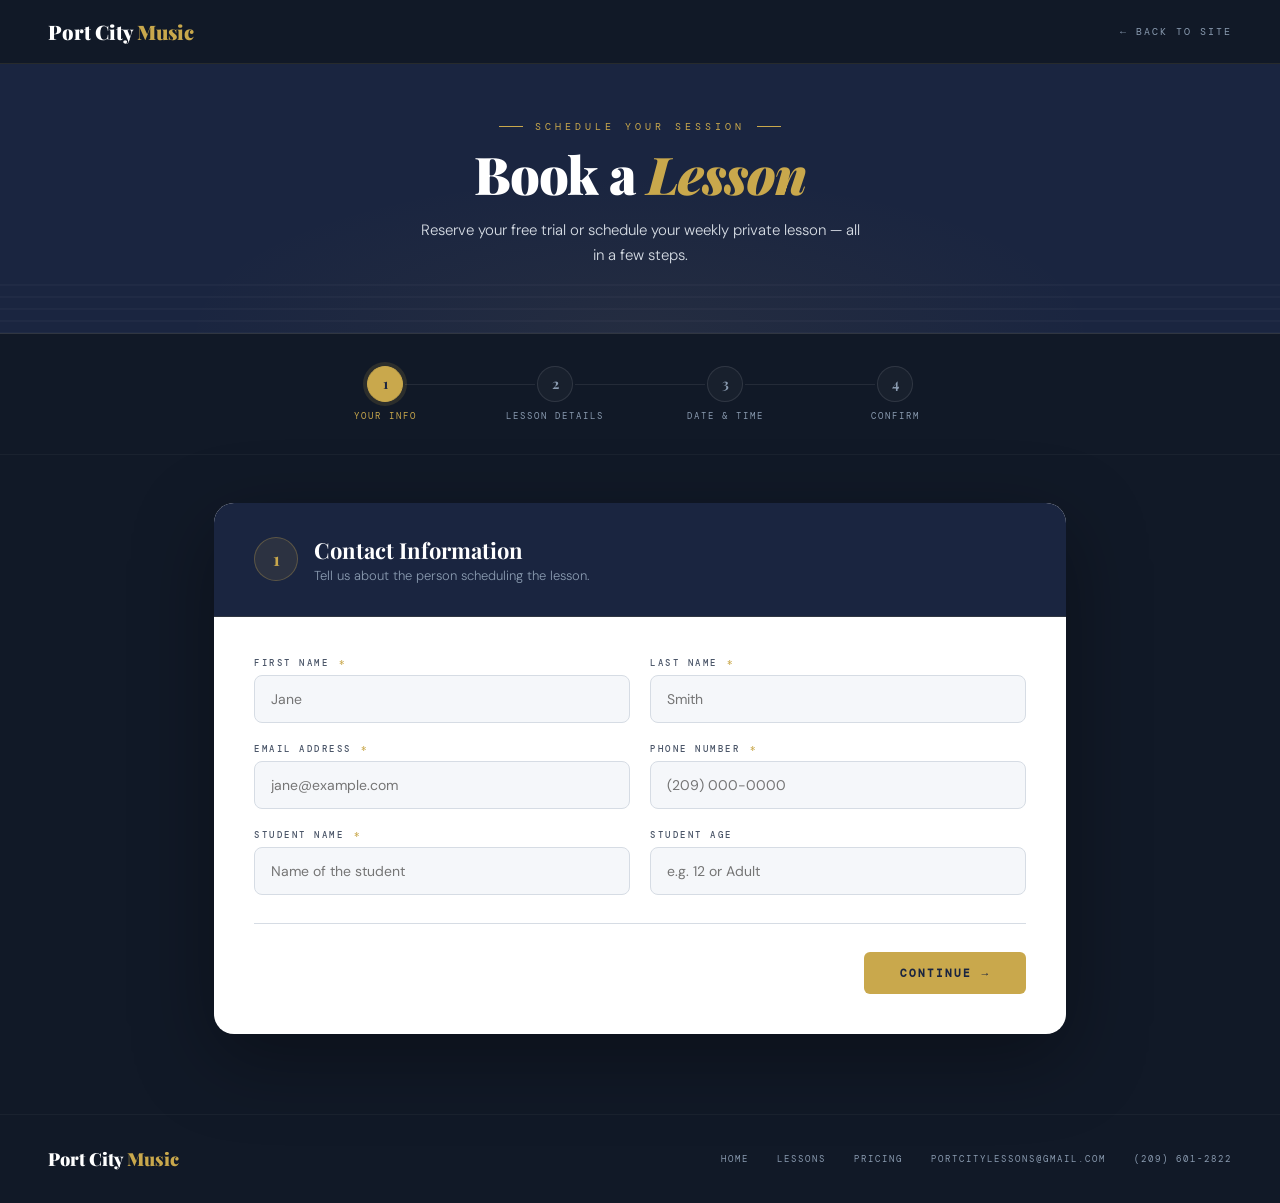
==== booking.html @ 35d70d5a "Rename udang-music-booking.html to booking.html" ====
<!DOCTYPE html>
<html lang="en">
<head>
<meta charset="UTF-8">
<meta name="viewport" content="width=device-width, initial-scale=1.0">
<title>Port City Music — Book a Lesson</title>
<link href="https://fonts.googleapis.com/css2?family=Playfair+Display:ital,wght@0,400;0,700;0,900;1,400;1,700&family=DM+Sans:wght@300;400;500;600&family=DM+Mono:wght@400;500&display=swap" rel="stylesheet">
<style>
:root {
  --navy:#1A2540; --navy-mid:#243058; --navy-dk:#111927; --charcoal:#2E3440;
  --gray:#4A5568; --silver:#8A9BB0; --smoke:#D6DCE4; --white:#F5F7FA;
  --pure:#FFFFFF; --gold:#C9A84C; --gold-lt:#E8C97A; --success:#3D8B6E; --error:#C94C4C;
}
*{margin:0;padding:0;box-sizing:border-box;}
html{scroll-behavior:smooth;}
body{background:var(--navy-dk);color:var(--charcoal);font-family:'DM Sans',sans-serif;min-height:100vh;}

nav{position:fixed;top:0;left:0;right:0;z-index:100;padding:18px 48px;display:flex;align-items:center;justify-content:space-between;background:rgba(17,25,39,0.96);backdrop-filter:blur(14px);border-bottom:1px solid rgba(201,168,76,0.12);}
.nav-logo{font-family:'Playfair Display',serif;font-size:20px;font-weight:900;color:var(--pure);text-decoration:none;}
.nav-logo span{color:var(--gold);}
.nav-back{font-family:'DM Mono',monospace;font-size:10px;letter-spacing:2px;text-transform:uppercase;color:var(--silver);text-decoration:none;transition:color 0.2s;}
.nav-back:hover{color:var(--gold);}

.page-header{background:var(--navy);padding:120px 48px 64px;text-align:center;position:relative;overflow:hidden;border-bottom:1px solid rgba(201,168,76,0.12);}
.page-header::before{content:'';position:absolute;inset:0;background:radial-gradient(ellipse 60% 80% at 50% 100%,rgba(201,168,76,0.06) 0%,transparent 60%);}
.staff-header{position:absolute;bottom:0;left:0;right:0;height:60px;opacity:0.05;}
.eyebrow{font-family:'DM Mono',monospace;font-size:10px;letter-spacing:4px;text-transform:uppercase;color:var(--gold);margin-bottom:14px;position:relative;z-index:2;display:flex;align-items:center;justify-content:center;gap:12px;}
.eyebrow::before,.eyebrow::after{content:'';display:inline-block;width:24px;height:1px;background:var(--gold);}
.page-header h1{font-family:'Playfair Display',serif;font-size:52px;font-weight:900;color:var(--pure);line-height:1.05;position:relative;z-index:2;letter-spacing:-1px;}
.page-header h1 em{color:var(--gold);font-style:italic;}
.page-header p{font-size:15px;color:var(--smoke);font-weight:300;margin-top:16px;position:relative;z-index:2;max-width:440px;margin-left:auto;margin-right:auto;line-height:1.7;}

.stepper-wrap{background:var(--navy-dk);padding:32px 48px;display:flex;justify-content:center;border-bottom:1px solid rgba(255,255,255,0.04);}
.stepper{display:flex;align-items:center;max-width:680px;width:100%;}
.step-item{display:flex;flex-direction:column;align-items:center;gap:8px;flex:1;position:relative;}
.step-item:not(:last-child)::after{content:'';position:absolute;top:18px;left:calc(50% + 20px);right:calc(-50% + 20px);height:1px;background:rgba(255,255,255,0.08);z-index:0;}
.step-item.completed:not(:last-child)::after{background:var(--gold);opacity:0.4;}
.step-circle{width:36px;height:36px;border-radius:50%;display:flex;align-items:center;justify-content:center;font-family:'Playfair Display',serif;font-size:14px;font-weight:700;border:1.5px solid rgba(255,255,255,0.1);background:rgba(255,255,255,0.03);color:var(--silver);z-index:1;position:relative;transition:all 0.3s;}
.step-item.active .step-circle{background:var(--gold);border-color:var(--gold);color:var(--navy);box-shadow:0 0 0 4px rgba(201,168,76,0.15);}
.step-item.completed .step-circle{background:rgba(201,168,76,0.12);border-color:var(--gold);color:var(--gold);}
.step-item.completed .step-circle::after{content:'✓';font-family:'DM Sans',sans-serif;font-size:14px;font-weight:600;}
.step-item.completed .step-num{display:none;}
.step-label{font-family:'DM Mono',monospace;font-size:9px;letter-spacing:2px;text-transform:uppercase;color:var(--silver);text-align:center;transition:color 0.3s;}
.step-item.active .step-label{color:var(--gold);}
.step-item.completed .step-label{color:rgba(201,168,76,0.5);}

.form-outer{max-width:900px;margin:0 auto;padding:48px 24px 80px;}
.form-panel{display:none;}
.form-panel.active{display:block;animation:fadeUp 0.3s ease forwards;}
@keyframes fadeUp{from{opacity:0;transform:translateY(12px);}to{opacity:1;transform:translateY(0);}}

.panel-card{background:var(--pure);border-radius:20px;box-shadow:0 24px 80px rgba(0,0,0,0.35);}
.panel-header{background:var(--navy);padding:32px 40px;display:flex;align-items:center;gap:16px;border-bottom:1px solid rgba(201,168,76,0.12);border-radius:20px 20px 0 0;}
.panel-num{width:44px;height:44px;flex-shrink:0;background:rgba(201,168,76,0.1);border:1px solid rgba(201,168,76,0.3);border-radius:50%;display:flex;align-items:center;justify-content:center;font-family:'Playfair Display',serif;font-size:18px;font-weight:700;color:var(--gold);}
.panel-header h2{font-family:'Playfair Display',serif;font-size:22px;font-weight:700;color:var(--pure);}
.panel-header p{font-size:13px;color:var(--silver);margin-top:2px;font-weight:300;}
.panel-body{padding:40px;}

.field-row{display:grid;gap:20px;margin-bottom:20px;}
.field-row.cols-2{grid-template-columns:1fr 1fr;}
.field-row.cols-1{grid-template-columns:1fr;}
.field{display:flex;flex-direction:column;gap:6px;}
.field label{font-family:'DM Mono',monospace;font-size:9px;letter-spacing:2.5px;text-transform:uppercase;color:var(--gray);font-weight:500;}
.req{color:var(--gold);margin-left:2px;}
.field input,.field select,.field textarea{padding:0 16px;border:1.5px solid var(--smoke);border-radius:8px;font-family:'DM Sans',sans-serif;font-size:14px;color:var(--charcoal);background:var(--white);transition:all 0.2s;outline:none;appearance:none;-webkit-appearance:none;}
.field input,.field select{height:48px;}
.field textarea{padding:12px 16px;resize:vertical;line-height:1.6;}
.field select{background-image:url("data:image/svg+xml,%3Csvg xmlns='http://www.w3.org/2000/svg' width='12' height='8' viewBox='0 0 12 8'%3E%3Cpath d='M1 1l5 5 5-5' stroke='%238A9BB0' stroke-width='1.5' fill='none' stroke-linecap='round'/%3E%3C/svg%3E");background-repeat:no-repeat;background-position:right 14px center;padding-right:36px;cursor:pointer;}
.field input:focus,.field select:focus,.field textarea:focus{border-color:var(--gold);background:var(--pure);box-shadow:0 0 0 3px rgba(201,168,76,0.1);}
.err-msg{font-size:11px;color:var(--error);display:none;font-weight:500;}
.field.has-error .err-msg{display:block;}
.field.has-error input,.field.has-error select{border-color:var(--error);}
.err-block{font-size:11px;color:var(--error);font-weight:500;display:none;margin-top:6px;}
.err-block.show{display:block;}

.radio-group{display:grid;grid-template-columns:1fr 1fr;gap:12px;margin-bottom:8px;}
.radio-option{position:relative;cursor:pointer;}
.radio-option input[type="radio"]{position:absolute;opacity:0;width:0;height:0;}
.radio-label{display:flex;flex-direction:column;gap:4px;padding:16px 18px;border-radius:10px;border:1.5px solid var(--smoke);background:var(--white);cursor:pointer;transition:all 0.2s;}
.radio-label:hover{border-color:var(--silver);}
.radio-option input[type="radio"]:checked ~ .radio-label{border-color:var(--gold);background:rgba(201,168,76,0.05);box-shadow:0 0 0 3px rgba(201,168,76,0.1);}
.radio-title{font-size:14px;font-weight:600;color:var(--navy);display:flex;align-items:center;gap:8px;}
.dot{width:10px;height:10px;border-radius:50%;border:2px solid var(--smoke);flex-shrink:0;transition:all 0.2s;}
.radio-option input[type="radio"]:checked ~ .radio-label .dot{background:var(--gold);border-color:var(--gold);}
.radio-sub{font-size:12px;color:var(--silver);font-weight:300;}
.radio-price{font-family:'Playfair Display',serif;font-size:18px;font-weight:700;color:var(--navy);margin-top:4px;}

.calendar-section{display:grid;grid-template-columns:1fr 1fr;gap:32px;align-items:start;}
.calendar-wrap{background:var(--white);border:1.5px solid var(--smoke);border-radius:14px;overflow:hidden;}
.cal-header{background:var(--navy);padding:18px 20px;display:flex;align-items:center;justify-content:space-between;}
.cal-nav{width:32px;height:32px;background:rgba(255,255,255,0.07);border:1px solid rgba(255,255,255,0.1);border-radius:6px;display:flex;align-items:center;justify-content:center;cursor:pointer;color:var(--silver);font-size:16px;transition:all 0.2s;user-select:none;}
.cal-nav:hover{background:rgba(201,168,76,0.15);border-color:var(--gold);color:var(--gold);}
.cal-month{font-family:'Playfair Display',serif;font-size:18px;font-weight:700;color:var(--pure);text-align:center;min-width:160px;}
.cal-grid{padding:16px;}
.cal-dow{display:grid;grid-template-columns:repeat(7,1fr);margin-bottom:8px;}
.cal-dow span{font-family:'DM Mono',monospace;font-size:9px;letter-spacing:1px;text-align:center;text-transform:uppercase;color:var(--silver);padding:4px 0;}
.cal-days{display:grid;grid-template-columns:repeat(7,1fr);gap:2px;}
.cal-day{aspect-ratio:1;display:flex;align-items:center;justify-content:center;font-size:13px;font-weight:500;color:var(--charcoal);border-radius:8px;cursor:pointer;transition:all 0.18s;user-select:none;position:relative;}
.cal-day:hover:not(.disabled):not(.empty){background:rgba(201,168,76,0.12);color:var(--navy);}
.cal-day.today{color:var(--gold);font-weight:600;}
.cal-day.today::after{content:'';position:absolute;bottom:3px;left:50%;transform:translateX(-50%);width:4px;height:4px;border-radius:50%;background:var(--gold);}
.cal-day.selected{background:var(--gold)!important;color:var(--navy)!important;font-weight:700;box-shadow:0 2px 12px rgba(201,168,76,0.35);}
.cal-day.disabled{color:var(--smoke);cursor:not-allowed;}
.cal-day.empty{cursor:default;}
.cal-day.has-slots:not(.disabled)::before{content:'';position:absolute;top:3px;right:3px;width:5px;height:5px;border-radius:50%;background:rgba(61,139,110,0.7);}

.timeslots-wrap{display:flex;flex-direction:column;gap:16px;}
.timeslots-date{font-family:'Playfair Display',serif;font-size:18px;font-weight:700;color:var(--navy);}
.timeslots-date span{display:block;font-family:'DM Mono',monospace;font-size:9px;letter-spacing:2px;text-transform:uppercase;color:var(--silver);font-weight:400;margin-bottom:4px;}
.duration-toggle{display:flex;background:var(--white);border:1.5px solid var(--smoke);border-radius:8px;overflow:hidden;}
.dur-btn{padding:8px 14px;font-family:'DM Mono',monospace;font-size:10px;letter-spacing:1px;text-transform:uppercase;color:var(--silver);cursor:pointer;transition:all 0.2s;border:none;background:transparent;font-weight:500;}
.dur-btn.active{background:var(--navy);color:var(--gold);}
.slots-grid{display:grid;grid-template-columns:repeat(3,1fr);gap:8px;max-height:320px;overflow-y:auto;}
.time-slot{padding:10px 8px;border-radius:8px;text-align:center;border:1.5px solid var(--smoke);cursor:pointer;transition:all 0.18s;background:var(--white);}
.time-slot:hover:not(.booked){border-color:var(--gold);background:rgba(201,168,76,0.06);}
.time-slot.selected{background:var(--navy);border-color:var(--navy);}
.time-slot.booked{opacity:0.4;cursor:not-allowed;}
.slot-time{font-family:'DM Mono',monospace;font-size:11px;font-weight:500;color:var(--charcoal);}
.time-slot.selected .slot-time{color:var(--gold);}
.slot-avail{font-size:9px;color:var(--silver);margin-top:2px;}
.time-slot.selected .slot-avail{color:var(--smoke);}
.no-date-msg{text-align:center;padding:48px 24px;color:var(--silver);font-size:13px;font-style:italic;background:var(--white);border:1.5px dashed var(--smoke);border-radius:12px;line-height:1.6;}
.no-date-msg .icon{font-size:28px;display:block;margin-bottom:10px;opacity:0.5;}

.summary-grid{display:grid;grid-template-columns:1fr 1fr;gap:12px;margin-bottom:32px;}
.summary-item{background:var(--white);border:1px solid var(--smoke);border-radius:10px;padding:16px 18px;}
.summary-item.full{grid-column:span 2;}
.summary-key{font-family:'DM Mono',monospace;font-size:9px;letter-spacing:2px;text-transform:uppercase;color:var(--silver);margin-bottom:5px;}
.summary-val{font-size:14px;font-weight:600;color:var(--navy);}
.terms-box{background:rgba(201,168,76,0.04);border:1.5px solid rgba(201,168,76,0.2);border-radius:10px;padding:20px;margin-bottom:16px;}
.terms-check{display:flex;align-items:flex-start;gap:12px;cursor:pointer;}
.terms-check input{margin-top:2px;accent-color:var(--gold);width:16px;height:16px;cursor:pointer;}
.terms-text{font-size:13px;color:var(--gray);line-height:1.6;}
.terms-text a{color:var(--gold);text-decoration:none;}

.btn-row{display:flex;gap:14px;justify-content:flex-end;align-items:center;padding-top:28px;border-top:1px solid var(--smoke);margin-top:28px;}
.btn-back{font-family:'DM Mono',monospace;font-size:11px;letter-spacing:2px;text-transform:uppercase;color:var(--silver);background:transparent;border:1.5px solid var(--smoke);border-radius:6px;padding:14px 28px;cursor:pointer;transition:all 0.2s;font-weight:500;}
.btn-back:hover{border-color:var(--charcoal);color:var(--charcoal);}
.btn-next{font-family:'DM Mono',monospace;font-size:11px;letter-spacing:2px;text-transform:uppercase;color:var(--navy);background:var(--gold);border:none;border-radius:6px;padding:14px 36px;cursor:pointer;font-weight:600;transition:all 0.2s;}
.btn-next:hover{background:var(--gold-lt);transform:translateY(-1px);box-shadow:0 6px 20px rgba(201,168,76,0.3);}
.btn-next:disabled{background:var(--smoke);color:var(--silver);cursor:not-allowed;transform:none;box-shadow:none;}

.success-wrap{text-align:center;padding:64px 40px;}
.success-icon{width:80px;height:80px;margin:0 auto 28px;background:rgba(61,139,110,0.1);border:2px solid rgba(61,139,110,0.3);border-radius:50%;display:flex;align-items:center;justify-content:center;font-size:32px;}
.success-wrap h2{font-family:'Playfair Display',serif;font-size:36px;font-weight:900;color:var(--navy);margin-bottom:12px;}
.success-wrap h2 em{color:var(--gold);font-style:italic;}
.success-wrap>p{font-size:15px;color:var(--gray);line-height:1.7;margin-bottom:36px;max-width:400px;margin-left:auto;margin-right:auto;}
.success-details{background:var(--white);border:1px solid var(--smoke);border-radius:14px;padding:28px;max-width:440px;margin:0 auto 36px;text-align:left;}
.success-row{display:flex;justify-content:space-between;align-items:center;padding:10px 0;border-bottom:1px solid var(--smoke);font-size:13px;}
.success-row:last-child{border-bottom:none;}
.sk{color:var(--silver);font-weight:500;}
.sv{font-family:'DM Mono',monospace;font-size:12px;color:var(--navy);font-weight:500;}
.btn-new{font-family:'DM Mono',monospace;font-size:11px;letter-spacing:2px;text-transform:uppercase;color:var(--navy);background:var(--gold);border:none;border-radius:6px;padding:14px 32px;cursor:pointer;font-weight:600;transition:all 0.2s;}
.btn-new:hover{background:var(--gold-lt);}

.page-footer{background:var(--navy-dk);padding:32px 48px;display:flex;align-items:center;justify-content:space-between;border-top:1px solid rgba(255,255,255,0.04);}
.footer-logo{font-family:'Playfair Display',serif;font-size:18px;font-weight:900;color:var(--pure);}
.footer-logo span{color:var(--gold);}
.footer-links{display:flex;gap:28px;}
.footer-links a{font-family:'DM Mono',monospace;font-size:9px;letter-spacing:2px;text-transform:uppercase;color:var(--silver);text-decoration:none;transition:color 0.2s;}
.footer-links a:hover{color:var(--gold);}
.hidden{display:none!important;}
</style>
</head>
<body>

<nav>
  <a class="nav-logo" href="#">Port City <span>Music</span></a>
  <a class="nav-back" href="#">← Back to Site</a>
</nav>

<div class="page-header">
  <svg class="staff-header" viewBox="0 0 1440 60" preserveAspectRatio="none">
    <line x1="0" y1="12" x2="1440" y2="12" stroke="white" stroke-width="1"/>
    <line x1="0" y1="24" x2="1440" y2="24" stroke="white" stroke-width="1"/>
    <line x1="0" y1="36" x2="1440" y2="36" stroke="white" stroke-width="1"/>
    <line x1="0" y1="48" x2="1440" y2="48" stroke="white" stroke-width="1"/>
    <line x1="0" y1="60" x2="1440" y2="60" stroke="white" stroke-width="1"/>
  </svg>
  <div class="eyebrow">Schedule Your Session</div>
  <h1>Book a <em>Lesson</em></h1>
  <p>Reserve your free trial or schedule your weekly private lesson — all in a few steps.</p>
</div>

<div class="stepper-wrap" id="stepper-wrap">
  <div class="stepper">
    <div class="step-item active" id="step-ind-1"><div class="step-circle"><span class="step-num">1</span></div><div class="step-label">Your Info</div></div>
    <div class="step-item" id="step-ind-2"><div class="step-circle"><span class="step-num">2</span></div><div class="step-label">Lesson Details</div></div>
    <div class="step-item" id="step-ind-3"><div class="step-circle"><span class="step-num">3</span></div><div class="step-label">Date &amp; Time</div></div>
    <div class="step-item" id="step-ind-4"><div class="step-circle"><span class="step-num">4</span></div><div class="step-label">Confirm</div></div>
  </div>
</div>

<div class="form-outer">

  <!-- STEP 1 -->
  <div class="form-panel active" id="panel-1">
    <div class="panel-card">
      <div class="panel-header">
        <div class="panel-num">1</div>
        <div><h2>Contact Information</h2><p>Tell us about the person scheduling the lesson.</p></div>
      </div>
      <div class="panel-body">
        <div class="field-row cols-2">
          <div class="field" id="f-fname">
            <label>First Name <span class="req">*</span></label>
            <input type="text" id="fname" placeholder="Jane" autocomplete="given-name">
            <span class="err-msg">First name is required.</span>
          </div>
          <div class="field" id="f-lname">
            <label>Last Name <span class="req">*</span></label>
            <input type="text" id="lname" placeholder="Smith" autocomplete="family-name">
            <span class="err-msg">Last name is required.</span>
          </div>
        </div>
        <div class="field-row cols-2">
          <div class="field" id="f-email">
            <label>Email Address <span class="req">*</span></label>
            <input type="email" id="email" placeholder="jane@example.com" autocomplete="email">
            <span class="err-msg">A valid email address is required.</span>
          </div>
          <div class="field" id="f-phone">
            <label>Phone Number <span class="req">*</span></label>
            <input type="tel" id="phone" placeholder="(209) 000-0000" autocomplete="tel">
            <span class="err-msg">Phone number is required.</span>
          </div>
        </div>
        <div class="field-row cols-2">
          <div class="field" id="f-student">
            <label>Student Name <span class="req">*</span></label>
            <input type="text" id="student" placeholder="Name of the student">
            <span class="err-msg">Student name is required.</span>
          </div>
          <div class="field">
            <label>Student Age</label>
            <input type="text" id="sage" placeholder="e.g. 12 or Adult">
          </div>
        </div>
        <div class="btn-row">
          <button class="btn-next" id="btn-next-1">Continue &#8594;</button>
        </div>
      </div>
    </div>
  </div>

  <!-- STEP 2 -->
  <div class="form-panel" id="panel-2">
    <div class="panel-card">
      <div class="panel-header">
        <div class="panel-num">2</div>
        <div><h2>Lesson Details</h2><p>Choose your instrument and lesson type.</p></div>
      </div>
      <div class="panel-body">
        <div class="field-row cols-1">
          <div class="field" id="f-instrument">
            <label>Instrument / Discipline <span class="req">*</span></label>
            <select id="instrument">
              <option value="">&#8212; Select an instrument &#8212;</option>
              <option value="Piano">&#127929; Piano</option>
              <option value="Winds">&#127908; Winds</option>
              <option value="Concert/Orchestral Drums & Percussion">&#129345; Concert/Orchestral Drums &amp; Percussion</option>
              <option value="Music Theory">&#127932; Music Theory</option>
            </select>
            <span class="err-msg">Please select an instrument.</span>
          </div>
        </div>

        <div style="margin-bottom:10px;">
          <span style="font-family:'DM Mono',monospace;font-size:9px;letter-spacing:2.5px;text-transform:uppercase;color:var(--gray);font-weight:500;">Type of Lesson <span class="req">*</span></span>
        </div>
        <div class="radio-group">
          <label class="radio-option">
            <input type="radio" name="lessontype" value="Free Trial">
            <div class="radio-label"><div class="radio-title"><span class="dot"></span> Free Trial Lesson</div><div class="radio-sub">30 min &middot; No commitment required</div><div class="radio-price">Free</div></div>
          </label>
          <label class="radio-option">
            <input type="radio" name="lessontype" value="Beginner Plan — $180/mo">
            <div class="radio-label"><div class="radio-title"><span class="dot"></span> Beginner Plan</div><div class="radio-sub">Four 30-min lessons per month</div><div class="radio-price">$180<span style="font-size:13px;font-weight:400;">/mo</span></div></div>
          </label>
          <label class="radio-option">
            <input type="radio" name="lessontype" value="Advanced Plan — $240/mo">
            <div class="radio-label"><div class="radio-title"><span class="dot"></span> Advanced Plan</div><div class="radio-sub">Four 60-min lessons per month</div><div class="radio-price">$240<span style="font-size:13px;font-weight:400;">/mo</span></div></div>
          </label>
          <label class="radio-option">
            <input type="radio" name="lessontype" value="Single Lesson — $70">
            <div class="radio-label"><div class="radio-title"><span class="dot"></span> Single Lesson</div><div class="radio-sub">One 60-min lesson &middot; Flexible</div><div class="radio-price">$70<span style="font-size:13px;font-weight:400;">/lesson</span></div></div>
          </label>
        </div>
        <div class="err-block" id="err-lessontype">Please select a lesson type.</div>

        <div class="field-row cols-2" style="margin-top:20px;">
          <div class="field" id="f-format">
            <label>Lesson Format <span class="req">*</span></label>
            <select id="format">
              <option value="">&#8212; Select format &#8212;</option>
              <option value="In-Person (Stockton)">In-Person &#8212; Stockton</option>
              <option value="Online — Zoom">Online &#8212; Zoom</option>
              <option value="Online — Google Meet">Online &#8212; Google Meet</option>
              <option value="Online — FaceTime">Online &#8212; FaceTime</option>
            </select>
            <span class="err-msg">Please select a lesson format.</span>
          </div>
          <div class="field">
            <label>Lesson Frequency</label>
            <select id="frequency">
              <option value="">&#8212; Select frequency &#8212;</option>
              <option value="Weekly">Weekly</option>
              <option value="Bi-Monthly">Bi-Monthly (twice a month)</option>
            </select>
          </div>
        </div>
        <div class="field-row cols-1">
          <div class="field">
            <label>Experience Level</label>
            <select id="level">
              <option value="">&#8212; Select a level &#8212;</option>
              <option value="Complete Beginner">Complete Beginner (never played)</option>
              <option value="Beginner">Beginner (less than 1 year)</option>
              <option value="Intermediate">Intermediate (1&#8211;3 years)</option>
              <option value="Advanced">Advanced (3+ years)</option>
              <option value="Returning">Returning player (took a break)</option>
            </select>
          </div>
        </div>
        <div class="field-row cols-1">
          <div class="field">
            <label>Additional Notes</label>
            <textarea id="notes" rows="3" placeholder="Goals, specific songs, scheduling preferences, or questions about instruments&#8230;"></textarea>
          </div>
        </div>
        <div class="btn-row">
          <button class="btn-back" id="btn-back-2">&#8592; Back</button>
          <button class="btn-next" id="btn-next-2">Continue &#8594;</button>
        </div>
      </div>
    </div>
  </div>

  <!-- STEP 3 -->
  <div class="form-panel" id="panel-3">
    <div class="panel-card">
      <div class="panel-header">
        <div class="panel-num">3</div>
        <div><h2>Choose a Date &amp; Time</h2><p>Select an available slot that works for your schedule.</p></div>
      </div>
      <div class="panel-body">
        <div class="calendar-section">
          <div>
            <div class="calendar-wrap">
              <div class="cal-header">
                <div class="cal-nav" id="cal-prev">&#8249;</div>
                <div class="cal-month" id="cal-month-label"></div>
                <div class="cal-nav" id="cal-next">&#8250;</div>
              </div>
              <div class="cal-grid">
                <div class="cal-dow"><span>Su</span><span>Mo</span><span>Tu</span><span>We</span><span>Th</span><span>Fr</span><span>Sa</span></div>
                <div class="cal-days" id="cal-days"></div>
              </div>
            </div>
            <div style="margin-top:14px;display:flex;gap:16px;padding:0 4px;flex-wrap:wrap;">
              <div style="display:flex;align-items:center;gap:6px;font-size:11px;color:var(--silver);"><span style="width:8px;height:8px;border-radius:50%;background:rgba(61,139,110,0.7);display:inline-block;"></span>Available</div>
              <div style="display:flex;align-items:center;gap:6px;font-size:11px;color:var(--silver);"><span style="width:8px;height:8px;border-radius:50%;background:var(--gold);display:inline-block;"></span>Selected</div>
              <div style="display:flex;align-items:center;gap:6px;font-size:11px;color:var(--silver);"><span style="width:8px;height:8px;border-radius:50%;background:var(--smoke);display:inline-block;"></span>Unavailable</div>
            </div>
          </div>
          <div class="timeslots-wrap">
            <div id="no-date-msg" class="no-date-msg"><span class="icon">&#128197;</span>Select a date on the calendar<br>to view available time slots.</div>
            <div id="slots-panel" class="hidden">
              <div style="display:flex;align-items:center;justify-content:space-between;margin-bottom:16px;flex-wrap:wrap;gap:10px;">
                <div class="timeslots-date"><span>Selected Date</span><span id="selected-date-label">&#8212;</span></div>
                <div class="duration-toggle">
                  <button class="dur-btn active" id="dur-30">30 min</button>
                  <button class="dur-btn" id="dur-60">60 min</button>
                </div>
              </div>
              <div class="slots-grid" id="slots-grid"></div>
            </div>
            <div class="err-block" id="err-datetime">Please select a date and time.</div>
          </div>
        </div>
        <div class="btn-row">
          <button class="btn-back" id="btn-back-3">&#8592; Back</button>
          <button class="btn-next" id="btn-next-3">Continue &#8594;</button>
        </div>
      </div>
    </div>
  </div>

  <!-- STEP 4 -->
  <div class="form-panel" id="panel-4">
    <div class="panel-card">
      <div class="panel-header">
        <div class="panel-num">4</div>
        <div><h2>Review &amp; Confirm</h2><p>Double-check your details before submitting.</p></div>
      </div>
      <div class="panel-body" id="summary-body"></div>
    </div>
  </div>

  <!-- SUCCESS -->
  <div class="panel-card" id="success-card" style="display:none;">
    <div class="success-wrap">
      <div class="success-icon">&#10003;</div>
      <h2>You're <em>Booked!</em></h2>
      <p>Your lesson request has been received. We'll reach out within 24 hours to confirm your spot and send any details.</p>
      <div class="success-details" id="success-details"></div>
      <button class="btn-new" id="btn-new">Book Another Lesson</button>
    </div>
  </div>

</div>

<div class="page-footer">
  <div class="footer-logo">Port City <span>Music</span></div>
  <div class="footer-links">
    <a href="#">Home</a>
    <a href="#">Lessons</a>
    <a href="#">Pricing</a>
    <a href="mailto:portcitylessons@gmail.com">portcitylessons@gmail.com</a>
    <a href="tel:+12096012822">(209) 601-2822</a>
  </div>
</div>

<script>
// ── FORMSPREE CONFIG ─────────────────────────────
// Replace YOUR_FORM_ID with your ID from formspree.io
var FORMSPREE_ID = 'xwvwkpgn';

// ── STATE ────────────────────────────────────────
var selectedDate     = null;
var selectedTime     = null;
var selectedDuration = 30;
var calYear          = 0;
var calMonth         = 0;

var today = new Date();
today.setHours(0, 0, 0, 0);

var MONTHS = ['January','February','March','April','May','June',
              'July','August','September','October','November','December'];

// Demo booked slots
var BOOKED_SLOTS = {};
(function() {
  for (var i = 1; i <= 5; i++) {
    var d   = new Date(today.getFullYear(), today.getMonth(), today.getDate() + i + 2);
    var key = d.getFullYear() + '-' + d.getMonth() + '-' + d.getDate();
    BOOKED_SLOTS[key] = ['9:00 AM', '10:00 AM', '2:00 PM'];
  }
})();

// ── HELPERS ──────────────────────────────────────
function el(id) { return document.getElementById(id); }

function goToStep(n) {
  for (var i = 1; i <= 4; i++) {
    el('panel-' + i).classList.remove('active');
    var ind = el('step-ind-' + i);
    ind.classList.remove('active', 'completed');
    if (i < n)  ind.classList.add('completed');
    if (i === n) { el('panel-' + i).classList.add('active'); ind.classList.add('active'); }
  }
  window.scrollTo({ top: 0, behavior: 'smooth' });
}

// ── VALIDATION ───────────────────────────────────
function validateStep1() {
  var ok = true;
  ['fname', 'lname', 'phone', 'student'].forEach(function(id) {
    var wrap = el('f-' + id);
    if (!el(id).value.trim()) { wrap.classList.add('has-error'); ok = false; }
    else wrap.classList.remove('has-error');
  });
  var emailVal  = el('email').value.trim();
  var emailWrap = el('f-email');
  if (!emailVal || !/\S+@\S+\.\S+/.test(emailVal)) { emailWrap.classList.add('has-error'); ok = false; }
  else emailWrap.classList.remove('has-error');
  return ok;
}

function validateStep2() {
  var ok = true;
  if (!el('instrument').value) { el('f-instrument').classList.add('has-error'); ok = false; }
  else el('f-instrument').classList.remove('has-error');
  var lt = document.querySelector('input[name="lessontype"]:checked');
  if (!lt) { el('err-lessontype').classList.add('show'); ok = false; }
  else el('err-lessontype').classList.remove('show');
  if (!el('format').value) { el('f-format').classList.add('has-error'); ok = false; }
  else el('f-format').classList.remove('has-error');
  return ok;
}

function validateStep3() {
  if (!selectedDate || !selectedTime) { el('err-datetime').classList.add('show'); return false; }
  el('err-datetime').classList.remove('show');
  return true;
}

// ── STEP BUTTONS ─────────────────────────────────
el('btn-next-1').addEventListener('click', function() { if (validateStep1()) goToStep(2); });
el('btn-back-2').addEventListener('click', function() { goToStep(1); });
el('btn-next-2').addEventListener('click', function() { if (validateStep2()) goToStep(3); });
el('btn-back-3').addEventListener('click', function() { goToStep(2); });
el('btn-next-3').addEventListener('click', function() { if (validateStep3()) { buildSummary(); goToStep(4); } });
el('btn-new').addEventListener('click',    function() { resetForm(); });

// ── CALENDAR ─────────────────────────────────────
function initCalendar() {
  calYear  = today.getFullYear();
  calMonth = today.getMonth();
  renderCalendar();
}

function renderCalendar() {
  el('cal-month-label').textContent = MONTHS[calMonth] + ' ' + calYear;
  var firstDay    = new Date(calYear, calMonth, 1).getDay();
  var daysInMonth = new Date(calYear, calMonth + 1, 0).getDate();
  var grid = el('cal-days');
  grid.innerHTML = '';
  for (var e = 0; e < firstDay; e++) {
    var emp = document.createElement('div');
    emp.className = 'cal-day empty';
    grid.appendChild(emp);
  }
  for (var d = 1; d <= daysInMonth; d++) {
    var dt = new Date(calYear, calMonth, d);
    dt.setHours(0, 0, 0, 0);
    var div = document.createElement('div');
    div.className   = 'cal-day';
    div.textContent = d;
    if (dt.getTime() === today.getTime()) div.classList.add('today');
    if (dt < today || dt.getDay() === 0) {
      div.classList.add('disabled');
    } else {
      div.classList.add('has-slots');
      (function(y, m, day) {
        div.addEventListener('click', function() { selectDate(y, m, day); });
      })(calYear, calMonth, d);
    }
    if (selectedDate && selectedDate.y === calYear && selectedDate.m === calMonth && selectedDate.d === d)
      div.classList.add('selected');
    grid.appendChild(div);
  }
}

el('cal-prev').addEventListener('click', function() {
  calMonth--; if (calMonth < 0) { calMonth = 11; calYear--; } renderCalendar();
});
el('cal-next').addEventListener('click', function() {
  calMonth++; if (calMonth > 11) { calMonth = 0; calYear++; } renderCalendar();
});

function selectDate(y, m, d) {
  selectedDate = { y: y, m: m, d: d };
  selectedTime = null;
  renderCalendar();
  var dt = new Date(y, m, d);
  el('selected-date-label').textContent = dt.toLocaleDateString('en-US', { weekday:'long', month:'long', day:'numeric', year:'numeric' });
  el('no-date-msg').style.display = 'none';
  el('slots-panel').classList.remove('hidden');
  renderSlots();
}

// ── TIME SLOTS ───────────────────────────────────
function setDuration(dur) {
  selectedDuration = dur;
  selectedTime     = null;
  el('dur-30').classList.toggle('active', dur === 30);
  el('dur-60').classList.toggle('active', dur === 60);
  renderSlots();
}

el('dur-30').addEventListener('click', function() { setDuration(30); });
el('dur-60').addEventListener('click', function() { setDuration(60); });

function generateSlots(dur) {
  var slots = [], hour = 9, min = 0;
  while (hour < 19) {
    var h12  = hour > 12 ? hour - 12 : (hour === 0 ? 12 : hour);
    var ampm = hour < 12 ? 'AM' : 'PM';
    var mm   = min === 0 ? '00' : '30';
    slots.push(h12 + ':' + mm + ' ' + ampm);
    min += dur;
    if (min >= 60) { hour += Math.floor(min / 60); min = min % 60; }
  }
  return slots;
}

function renderSlots() {
  if (!selectedDate) return;
  var key    = selectedDate.y + '-' + selectedDate.m + '-' + selectedDate.d;
  var booked = BOOKED_SLOTS[key] || [];
  var slots  = generateSlots(selectedDuration);
  var grid   = el('slots-grid');
  grid.innerHTML = '';
  slots.forEach(function(time) {
    var div      = document.createElement('div');
    div.className = 'time-slot';
    var isBooked  = booked.indexOf(time) !== -1;
    if (isBooked)            div.classList.add('booked');
    if (selectedTime === time) div.classList.add('selected');
    div.innerHTML = '<div class="slot-time">' + time + '</div><div class="slot-avail">' + (isBooked ? 'Taken' : 'Available') + '</div>';
    if (!isBooked) {
      (function(t) { div.addEventListener('click', function() { selectedTime = t; renderSlots(); }); })(time);
    }
    grid.appendChild(div);
  });
}

// Auto-sync duration with lesson type
document.querySelectorAll('input[name="lessontype"]').forEach(function(r) {
  r.addEventListener('change', function() {
    if (r.value === 'Free Trial' || r.value.indexOf('Beginner') !== -1) setDuration(30);
    else setDuration(60);
  });
});

// ── SUMMARY ──────────────────────────────────────
function sItem(k, v) { return '<div class="summary-item"><div class="summary-key">' + k + '</div><div class="summary-val">' + v + '</div></div>'; }

function buildSummary() {
  var fname  = el('fname').value.trim();
  var lname  = el('lname').value.trim();
  var email  = el('email').value.trim();
  var phone  = el('phone').value.trim();
  var student= el('student').value.trim();
  var sage   = el('sage').value.trim();
  var inst   = el('instrument').value;
  var lt     = (document.querySelector('input[name="lessontype"]:checked') || {}).value || '';
  var fmt    = el('format').value;
  var freq   = el('frequency').value;
  var level  = el('level').value;
  var notes  = el('notes').value.trim();
  var dt     = new Date(selectedDate.y, selectedDate.m, selectedDate.d);
  var dStr   = dt.toLocaleDateString('en-US', { weekday:'long', month:'long', day:'numeric', year:'numeric' });

  el('summary-body').innerHTML =
    '<div class="summary-grid">' +
    sItem('First Name', fname) + sItem('Last Name', lname) +
    sItem('Email', email)      + sItem('Phone', phone) +
    sItem('Student', student + (sage ? ' (Age: ' + sage + ')' : '')) +
    sItem('Instrument', inst)  + sItem('Lesson Type', lt) +
    sItem('Format', fmt)       + sItem('Frequency', freq || 'Not specified') +
    sItem('Level', level || 'Not specified') +
    sItem('Date', dStr)        + sItem('Time', selectedTime + ' (' + selectedDuration + ' min)') +
    (notes ? '<div class="summary-item full"><div class="summary-key">Notes</div><div class="summary-val" style="font-weight:400;font-size:13px;line-height:1.6;">' + notes + '</div></div>' : '') +
    '</div>' +
    '<div class="terms-box"><label class="terms-check"><input type="checkbox" id="terms-cb">' +
    '<span class="terms-text">I understand this reservation is a <strong>request</strong> and that Port City Music will contact me to confirm. Free trial lessons are available once per student. Cancellations must be made at least <strong>72 hours in advance</strong>; cancellations within 72 hours are subject to a $25 fee. <a href="#">View full policies.</a></span></label></div>' +
    '<div class="err-block" id="err-terms">Please agree to the terms to continue.</div>' +
    '<div class="btn-row">' +
    '<button class="btn-back" id="btn-back-4">&#8592; Back</button>' +
    '<button class="btn-next" id="btn-submit">Confirm &amp; Book &#10003;</button>' +
    '</div>';

  el('btn-back-4').addEventListener('click', function() { goToStep(3); });
  el('btn-submit').addEventListener('click', function() { submitForm(); });
}

// ── SUBMIT ───────────────────────────────────────
function submitForm() {
  var cb = el('terms-cb');
  if (!cb || !cb.checked) { el('err-terms').classList.add('show'); return; }
  el('err-terms').classList.remove('show');

  var fname  = el('fname').value.trim();
  var lname  = el('lname').value.trim();
  var email  = el('email').value.trim();
  var phone  = el('phone').value.trim();
  var student= el('student').value.trim();
  var sage   = el('sage').value.trim();
  var inst   = el('instrument').value;
  var lt     = (document.querySelector('input[name="lessontype"]:checked') || {}).value || '';
  var fmt    = el('format').value;
  var freq   = el('frequency').value;
  var level  = el('level').value;
  var notes  = el('notes').value.trim();
  var dt     = new Date(selectedDate.y, selectedDate.m, selectedDate.d);
  var dStr   = dt.toLocaleDateString('en-US', { weekday:'long', month:'long', day:'numeric', year:'numeric' });

  var btn = el('btn-submit');
  btn.disabled    = true;
  btn.textContent = 'Sending\u2026';

  var payload = {
    '_subject':         'New Lesson Request \u2014 ' + (student || fname) + ' (' + inst + ')',
    'Contact Name':     fname + ' ' + lname,
    'Email':            email,
    'Phone':            phone,
    'Student Name':     student + (sage ? ' (Age: ' + sage + ')' : ''),
    'Instrument':       inst,
    'Lesson Type':      lt,
    'Lesson Format':    fmt,
    'Lesson Frequency': freq || 'Not specified',
    'Experience Level': level || 'Not specified',
    'Requested Date':   dStr,
    'Requested Time':   selectedTime + ' (' + selectedDuration + ' min)',
    'Additional Notes': notes || 'None'
  };

  fetch('https://formspree.io/f/' + FORMSPREE_ID, {
    method:  'POST',
    headers: { 'Content-Type': 'application/json', 'Accept': 'application/json' },
    body:    JSON.stringify(payload)
  })
  .then(function(res) {
    return res.json().then(function(data) { return { ok: res.ok, data: data }; });
  })
  .then(function(result) {
    if (result.ok) {
      showSuccess(fname, lname, student, inst, lt, fmt, dStr);
    } else {
      var msg = ((result.data.errors || []).map(function(e) { return e.message; }).join(', ')) || 'Submission failed. Please try again.';
      btn.disabled = false; btn.textContent = 'Confirm & Book \u2713';
      var errDiv = document.createElement('div');
      errDiv.style.cssText = 'font-size:13px;color:var(--error);margin-top:12px;padding:12px 16px;background:rgba(201,76,76,0.06);border:1px solid rgba(201,76,76,0.2);border-radius:8px;';
      errDiv.textContent = '\u26A0 ' + msg;
      btn.parentNode.parentNode.appendChild(errDiv);
    }
  })
  .catch(function() {
    btn.disabled = false; btn.textContent = 'Confirm & Book \u2713';
    var errDiv = document.createElement('div');
    errDiv.style.cssText = 'font-size:13px;color:var(--error);margin-top:12px;padding:12px 16px;background:rgba(201,76,76,0.06);border:1px solid rgba(201,76,76,0.2);border-radius:8px;';
    errDiv.textContent = '\u26A0 Network error. Please check your connection and try again.';
    btn.parentNode.parentNode.appendChild(errDiv);
  });
}

function showSuccess(fname, lname, student, inst, lt, fmt, dStr) {
  document.querySelectorAll('.form-panel').forEach(function(p) { p.classList.remove('active'); });
  el('stepper-wrap').style.display = 'none';
  el('success-card').style.display = 'block';
  el('success-details').innerHTML =
    '<div class="success-row"><span class="sk">Student</span><span class="sv">'    + student + '</span></div>' +
    '<div class="success-row"><span class="sk">Contact</span><span class="sv">'    + fname + ' ' + lname + '</span></div>' +
    '<div class="success-row"><span class="sk">Instrument</span><span class="sv">' + inst + '</span></div>' +
    '<div class="success-row"><span class="sk">Lesson Type</span><span class="sv">'+ lt + '</span></div>' +
    '<div class="success-row"><span class="sk">Format</span><span class="sv">'     + fmt + '</span></div>' +
    '<div class="success-row"><span class="sk">Date</span><span class="sv">'       + dStr + '</span></div>' +
    '<div class="success-row"><span class="sk">Time</span><span class="sv">'       + selectedTime + '</span></div>' +
    '<div class="success-row"><span class="sk">Status</span><span class="sv" style="color:var(--success);">\u2713 Request Sent</span></div>';
  for (var i = 1; i <= 4; i++) {
    el('step-ind-' + i).classList.remove('active');
    el('step-ind-' + i).classList.add('completed');
  }
  window.scrollTo({ top: 0, behavior: 'smooth' });
}

// ── RESET ────────────────────────────────────────
function resetForm() {
  ['fname','lname','email','phone','student','sage'].forEach(function(id) {
    var e = el(id); if (e) e.value = '';
  });
  ['instrument','level','format','frequency'].forEach(function(id) {
    var e = el(id); if (e) e.value = '';
  });
  document.querySelectorAll('input[name="lessontype"]').forEach(function(r) { r.checked = false; });
  var n = el('notes'); if (n) n.value = '';
  selectedDate = null; selectedTime = null; selectedDuration = 30;
  calYear = today.getFullYear(); calMonth = today.getMonth();
  el('success-card').style.display   = 'none';
  el('stepper-wrap').style.display   = 'flex';
  el('no-date-msg').style.display    = 'block';
  el('slots-panel').classList.add('hidden');
  el('dur-30').classList.add('active');
  el('dur-60').classList.remove('active');
  renderCalendar();
  goToStep(1);
}

// ── PHONE FORMAT ─────────────────────────────────
el('phone').addEventListener('input', function() {
  var v = this.value.replace(/\D/g, '');
  if (v.length >= 10) v = '(' + v.slice(0,3) + ') ' + v.slice(3,6) + '-' + v.slice(6,10);
  this.value = v;
});

// ── INIT ─────────────────────────────────────────
initCalendar();
</script>
</body>
</html>
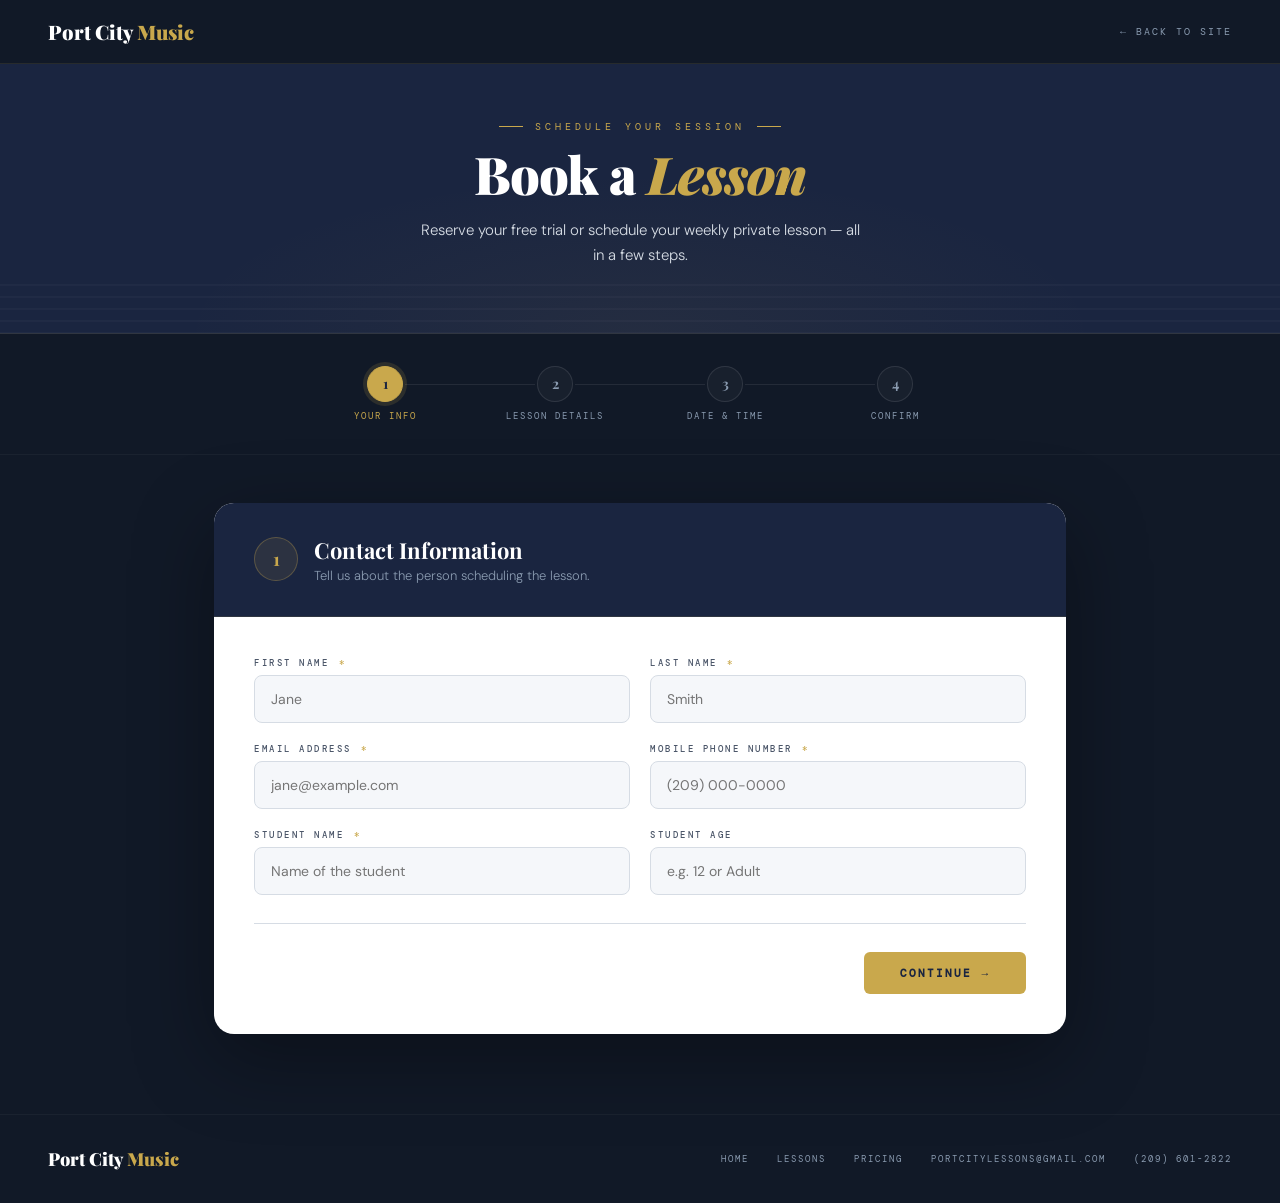
==== commit bf12b836: "Update labels and messages in booking form" ====
--- a/booking.html
+++ b/booking.html
@@ -165,8 +165,8 @@
 <body>
 
 <nav>
-  <a class="nav-logo" href="#">Port City <span>Music</span></a>
-  <a class="nav-back" href="#">← Back to Site</a>
+  <a class="nav-logo" href="/">Port City <span>Music</span></a>
+  <a class="nav-back" href="/">← Back to Site</a>
 </nav>
 
 <div class="page-header">
@@ -220,7 +220,7 @@
             <span class="err-msg">A valid email address is required.</span>
           </div>
           <div class="field" id="f-phone">
-            <label>Phone Number <span class="req">*</span></label>
+            <label>Mobile Phone Number <span class="req">*</span></label>
             <input type="tel" id="phone" placeholder="(209) 000-0000" autocomplete="tel">
             <span class="err-msg">Phone number is required.</span>
           </div>
@@ -257,7 +257,7 @@
             <select id="instrument">
               <option value="">&#8212; Select an instrument &#8212;</option>
               <option value="Piano">&#127929; Piano</option>
-              <option value="Winds">&#127908; Winds</option>
+              <option value="Winds">&#127908; Winds (Flute, Clarinet, Saxophone, Trumpet, Trombone, etc...)</option>
               <option value="Concert/Orchestral Drums & Percussion">&#129345; Concert/Orchestral Drums &amp; Percussion</option>
               <option value="Music Theory">&#127932; Music Theory</option>
             </select>
@@ -295,8 +295,6 @@
               <option value="">&#8212; Select format &#8212;</option>
               <option value="In-Person (Stockton)">In-Person &#8212; Stockton</option>
               <option value="Online — Zoom">Online &#8212; Zoom</option>
-              <option value="Online — Google Meet">Online &#8212; Google Meet</option>
-              <option value="Online — FaceTime">Online &#8212; FaceTime</option>
             </select>
             <span class="err-msg">Please select a lesson format.</span>
           </div>
@@ -306,6 +304,7 @@
               <option value="">&#8212; Select frequency &#8212;</option>
               <option value="Weekly">Weekly</option>
               <option value="Bi-Monthly">Bi-Monthly (twice a month)</option>
+              <option value="One Time">One Time</option>
             </select>
           </div>
         </div>
@@ -402,7 +401,7 @@
     <div class="success-wrap">
       <div class="success-icon">&#10003;</div>
       <h2>You're <em>Booked!</em></h2>
-      <p>Your lesson request has been received. We'll reach out within 24 hours to confirm your spot and send any details.</p>
+      <p>Your lesson request has been received. We'll reach out to you via email/text within 24 hours to confirm your spot and send any details.</p>
       <div class="success-details" id="success-details"></div>
       <button class="btn-new" id="btn-new">Book Another Lesson</button>
     </div>
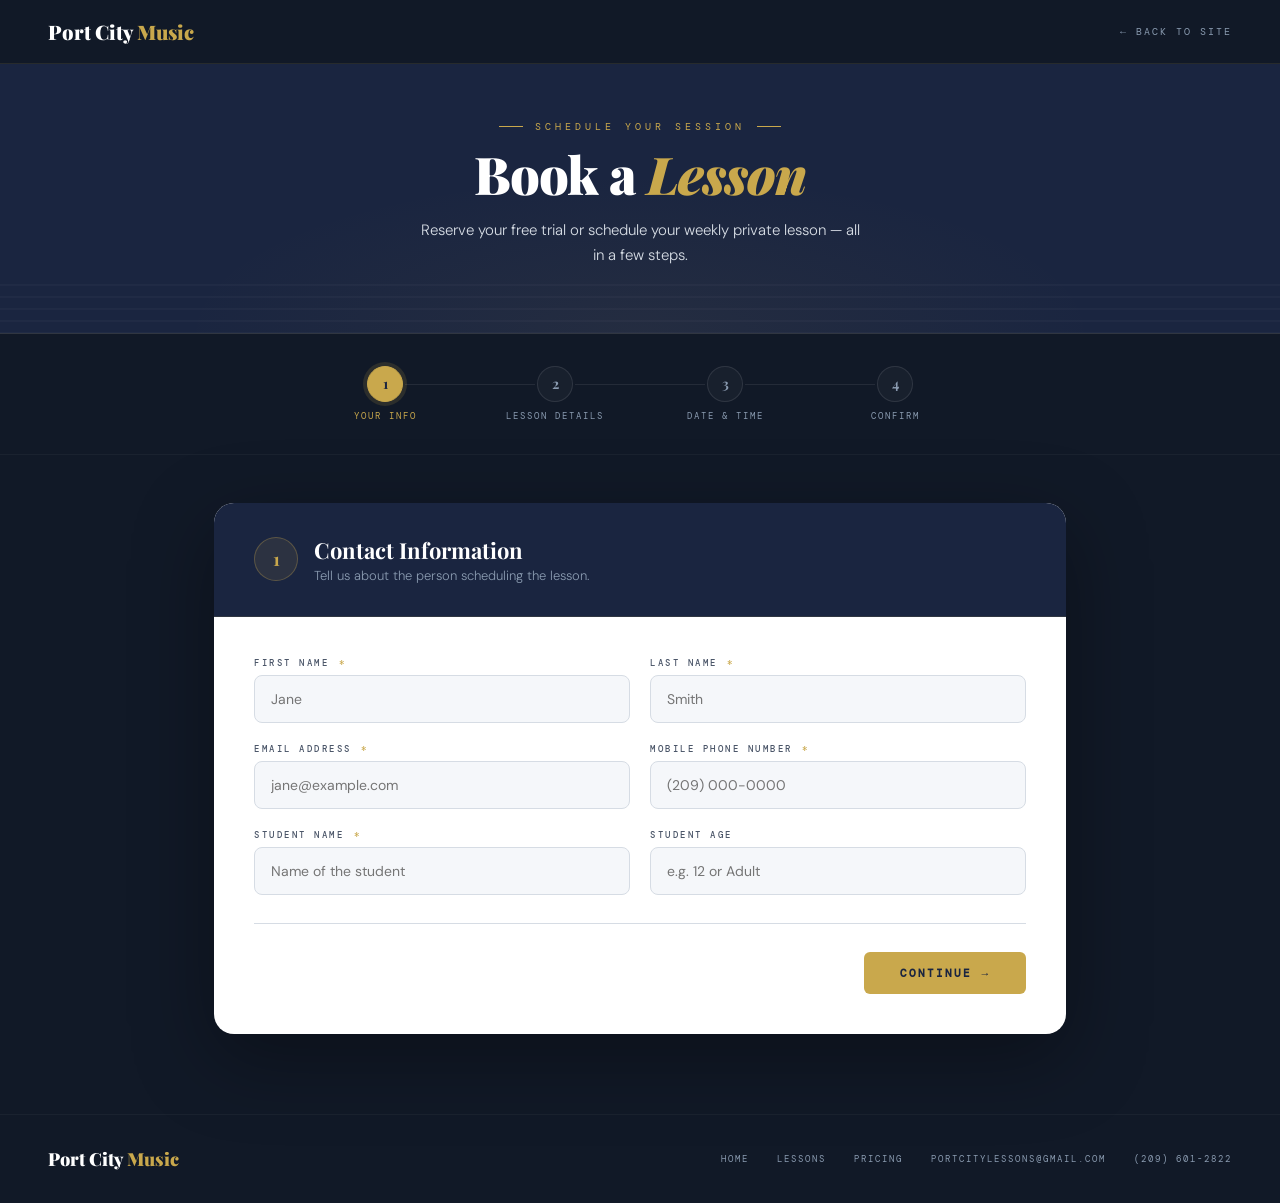
==== commit b5f2fdd6: "Add responsive media queries for booking page" ====
--- a/booking.html
+++ b/booking.html
@@ -160,8 +160,71 @@
 .footer-links a{font-family:'DM Mono',monospace;font-size:9px;letter-spacing:2px;text-transform:uppercase;color:var(--silver);text-decoration:none;transition:color 0.2s;}
 .footer-links a:hover{color:var(--gold);}
 .hidden{display:none!important;}
+
+/* ── RESPONSIVE MEDIA QUERIES (BOOKING) ── */
+
+  /* Tablet (Landscape & Portrait) */
+  @media (max-width: 1024px) {
+    .calendar-section { grid-template-columns: 1fr; gap: 40px; }
+    .slots-grid { grid-template-columns: repeat(4, 1fr); max-height: none; }
+  }
+
+  /* Mobile (Landscape & Portrait) */
+  @media (max-width: 768px) {
+    /* Header & Nav */
+    nav { padding: 16px 24px; }
+    .page-header { padding: 100px 24px 40px; }
+    .page-header h1 { font-size: 36px; }
+    
+    /* Stepper */
+    .stepper-wrap { padding: 20px 16px; }
+    .step-item:not(:last-child)::after { left: calc(50% + 15px); right: calc(-50% + 15px); }
+    .step-label { font-size: 8px; letter-spacing: 1px; }
+    
+    /* Forms & Layout */
+    .form-outer { padding: 32px 16px 60px; }
+    .panel-header { padding: 24px; flex-direction: column; align-items: flex-start; gap: 12px; }
+    .panel-body { padding: 24px; }
+    .field-row.cols-2 { grid-template-columns: 1fr; gap: 20px; }
+    .radio-group { grid-template-columns: 1fr; }
+    
+    /* Calendar & Slots */
+    .slots-grid { grid-template-columns: repeat(3, 1fr); }
+    
+    /* Summary Grid */
+    .summary-grid { grid-template-columns: 1fr; }
+    .summary-item.full { grid-column: span 1; }
+    
+    /* Buttons */
+    .btn-row { flex-direction: column-reverse; gap: 12px; align-items: stretch; margin-top: 20px; }
+    .btn-back, .btn-next { width: 100%; text-align: center; padding: 16px; }
+    
+    /* Footer */
+    .page-footer { flex-direction: column; gap: 20px; padding: 24px; text-align: center; }
+    .footer-links { flex-wrap: wrap; justify-content: center; gap: 16px; }
+  }
+
+  /* Small Mobile (iPhone SE size) */
+  @media (max-width: 480px) {
+    .slots-grid { grid-template-columns: repeat(2, 1fr); }
+    /* Hide stepper labels on very small screens to prevent overlap, keep circles centered */
+    .step-label { display: none; }
+    .step-item:not(:last-child)::after { top: 18px; left: 50%; right: -50%; }
+    .success-wrap h2 { font-size: 28px; }
+  }  
 </style>
 </head>
+
+<!-- Google tag (gtag.js) -->
+<script async src="https://www.googletagmanager.com/gtag/js?id=G-4NXSBFYTVV"></script>
+<script>
+  window.dataLayer = window.dataLayer || [];
+  function gtag(){dataLayer.push(arguments);}
+  gtag('js', new Date());
+
+  gtag('config', 'G-4NXSBFYTVV');
+</script>  
+  
 <body>
 
 <nav>
